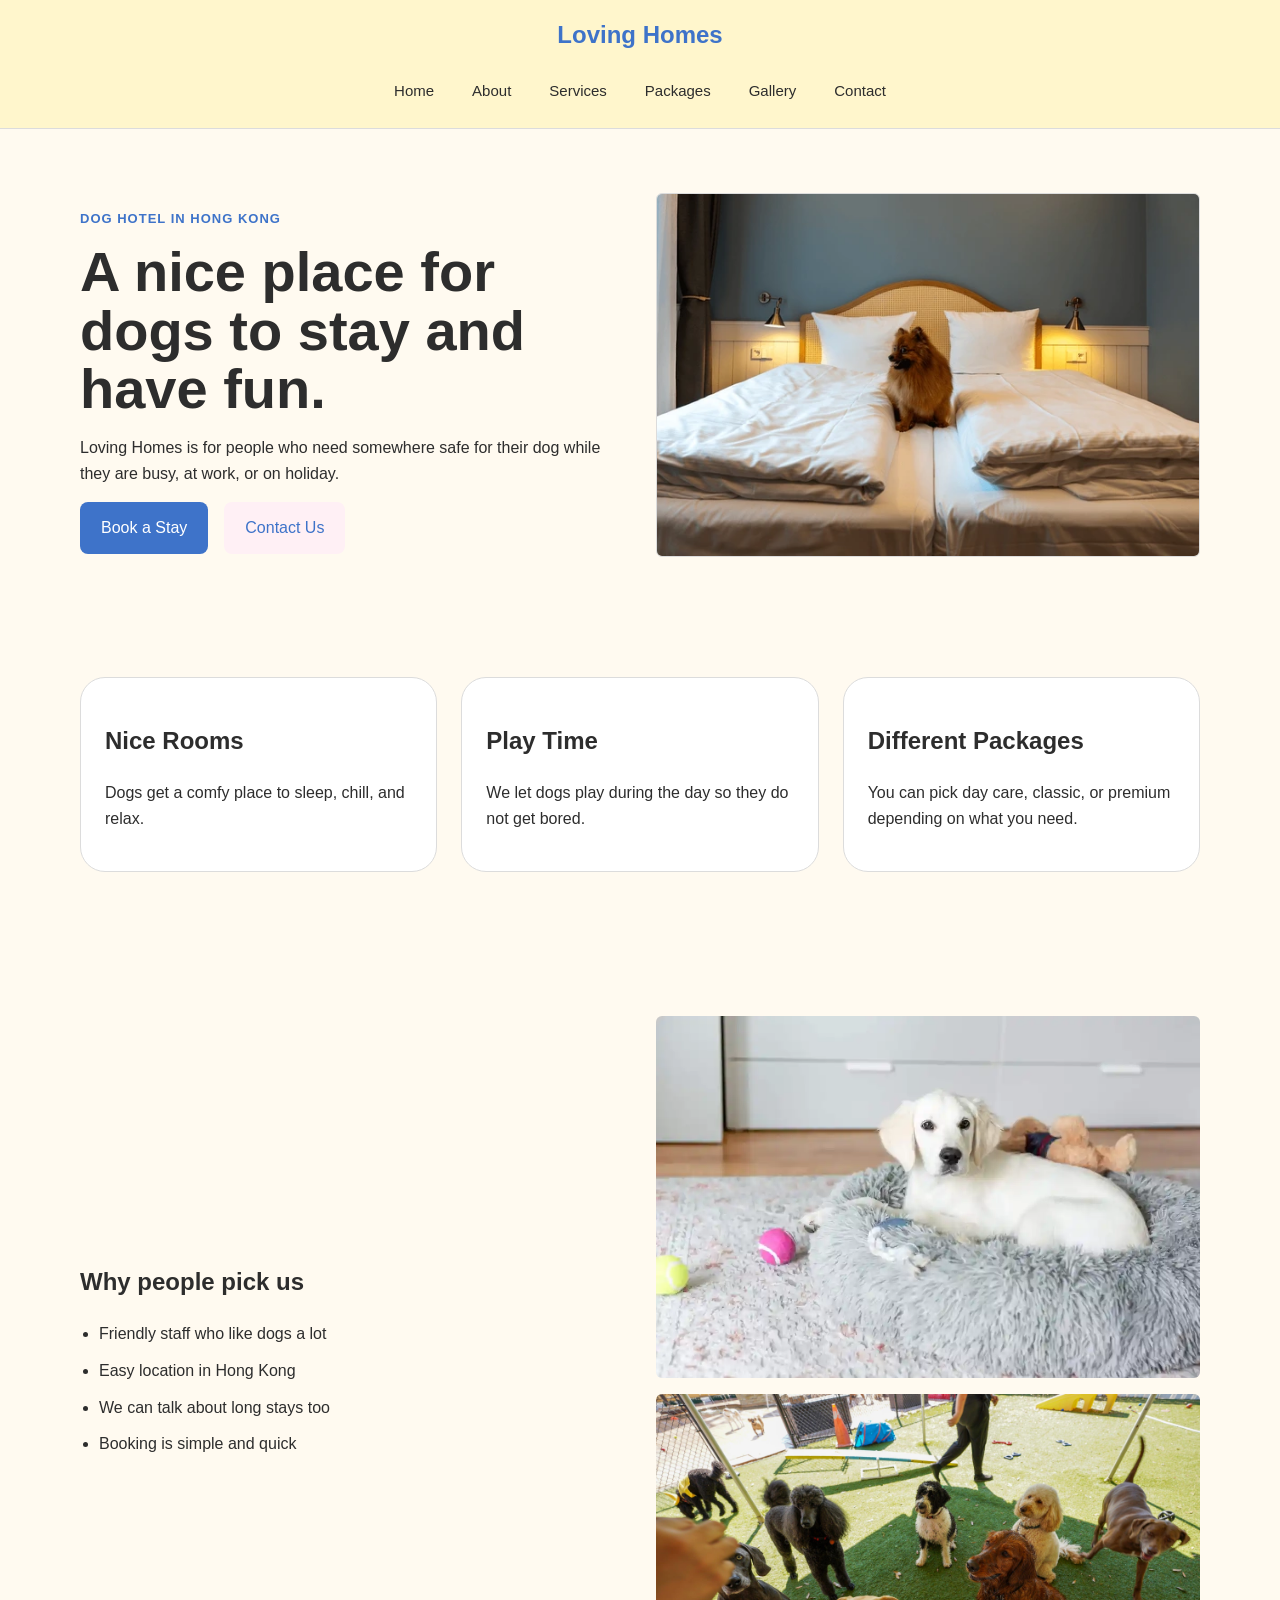
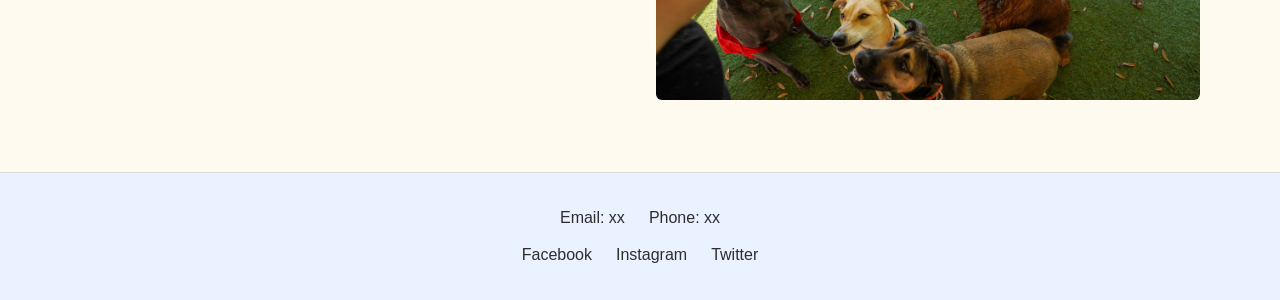
==== HTML/index.html @ 070243c4 "Add files via upload" ====
<!DOCTYPE html>
<html lang="en">
<head>
  <meta charset="UTF-8">
  <meta name="viewport" content="width=device-width, initial-scale=1.0">
  <title>Loving Homes</title>
  <link rel="stylesheet" href="../CSS/style.css">
</head>
<body>
  <header class="site-header">
    <div class="container nav-wrap">
      <a class="brand" href="index.html">Loving Homes</a>
      <button class="menu-toggle" type="button" aria-label="Open menu">Menu</button>
      <nav class="site-nav">
        <a href="index.html" class="active">Home</a>
        <a href="about.html">About</a>
        <a href="services.html">Services</a>
        <a href="packages.html">Packages</a>
        <a href="#">Gallery</a>
        <a href="contact.html">Contact</a>
      </nav>
    </div>
  </header>
  <main>
    <section class="hero">
      <div class="container hero-grid">
        <div class="hero-copy">
          <p class="eyebrow">Dog Hotel in Hong Kong</p>
          <h1>A nice place for dogs to stay and have fun.</h1>
          <p>Loving Homes is for people who need somewhere safe for their dog while they are busy, at work, or on holiday.</p>
          <div class="hero-actions">
            <a class="btn btn-primary" href="packages.html">Book a Stay</a>
            <a class="btn btn-secondary" href="contact.html">Contact Us</a>
          </div>
        </div>
        <div class="hero-media">
          <img src="../Images/hero.jpg" alt="Happy dog relaxing in a bright hotel room">
        </div>
      </div>
    </section>
    <section class="intro section">
      <div class="container cards">
        <article class="card">
          <h2>Nice Rooms</h2>
          <p>Dogs get a comfy place to sleep, chill, and relax.</p>
        </article>
        <article class="card">
          <h2>Play Time</h2>
          <p>We let dogs play during the day so they do not get bored.</p>
        </article>
        <article class="card">
          <h2>Different Packages</h2>
          <p>You can pick day care, classic, or premium depending on what you need.</p>
        </article>
      </div>
    </section>
    <section class="section feature-band">
      <div class="container split">
        <div>
          <h2>Why people pick us</h2>
          <ul class="feature-list">
            <li>Friendly staff who like dogs a lot</li>
            <li>Easy location in Hong Kong</li>
            <li>We can talk about long stays too</li>
            <li>Booking is simple and quick</li>
          </ul>
        </div>
        <div class="media-stack">
          <img src="../Images/room1.jpg" alt="Spacious dog room with bedding and toys">
          <img src="../Images/play1.jpg" alt="Dogs playing in a supervised activity area">
        </div>
      </div>
    </section>
  </main>
  <footer class="site-footer">
    <div class="container footer-grid">
      <div class="footer-contact">
        <p>Email: xx</p>
        <p>Phone: xx</p>
      </div>
      <div class="footer-social">
        <a href="https://facebook.com" target="_blank">Facebook</a>
        <a href="https://instagram.com" target="_blank">Instagram</a>
        <a href="https://twitter.com" target="_blank">Twitter</a>
      </div>
    </div>
  </footer>
  <script src="../JS/main.js"></script>
</body>
</html>
---- CSS/style.css ----
* {
  box-sizing: border-box;
}

body {
  margin: 0;
  font-family: Arial, Helvetica, sans-serif;
  color: #2d2d2d;
  background: #fffaf0;
  line-height: 1.6;
}

img {
  display: block;
  max-width: 100%;
  border-radius: 6px;
}

a {
  color: inherit;
  text-decoration: none;
}

.container {
  width: 90%;
  max-width: 1120px;
  margin: 0 auto;
}

.section {
  padding: 72px 0;
}

.site-header {
  position: sticky;
  top: 0;
  z-index: 10;
  background: #fff6cc;
  border-bottom: 1px solid #dcdcdc;
}

.nav-wrap {
  display: flex;
  flex-direction: column;
  align-items: center;
  gap: 16px;
  padding: 16px 0;
}

.brand {
  font-size: 24px;
  font-weight: 700;
  color: #3e73c9;
}

.site-nav {
  display: flex;
  flex-wrap: wrap;
  justify-content: center;
  gap: 10px;
  width: 100%;
}

.site-nav a {
  padding: 9px 14px;
  font-size: 15px;
}

.menu-toggle {
  display: none;
  border: 0;
  padding: 11px 16px;
  border-radius: 6px;
  background: #3e73c9;
  color: #ffffff;
}

.hero {
  padding: 64px 0 48px;
}

.hero-grid,
.split,
.footer-grid {
  display: grid;
  grid-template-columns: repeat(2, minmax(0, 1fr));
  gap: 32px;
  align-items: center;
}

.cards,
.package-grid,
.gallery-grid {
  display: grid;
  grid-template-columns: repeat(3, minmax(0, 1fr));
  gap: 24px;
}

.contact-grid {
  display: grid;
  justify-items: center;
}

.hero-copy h1,
.page-banner h1 {
  margin: 0 0 16px;
  font-size: 56px;
  line-height: 1.05;
}

.hero-copy p {
  max-width: 580px;
}

.eyebrow {
  font-size: 13px;
  font-weight: 700;
  letter-spacing: 1px;
  text-transform: uppercase;
  color: #3e73c9;
}

.hero-media img,
.card,
.package-card,
.contact-form,
.gallery-grid img {
  border: 1px solid #dcdcdc;
}

.card,
.package-card,
.contact-form {
  background: #ffffff;
  border-radius: 25px;
}

.card,
.package-card {
  padding: 24px;
}

.gallery-grid img {
  width: 100%;
  height: 250px;
  object-fit: cover;
}

.hero-actions {
  display: flex;
  flex-wrap: wrap;
  gap: 16px;
}

.btn {
  display: inline-block;
  padding: 13px 21px;
  border: 0;
  border-radius: 8px;
}

.btn-primary {
  background: #3e73c9;
  color: #ffffff;
}

.btn-secondary {
  background: #fff0f5;
  color: #3e73c9;
}

.feature-list {
  padding-left: 19px;
}

.feature-list li {
  margin-bottom: 11px;
}

.media-stack {
  display: grid;
  gap: 16px;
}

.page-main {
  min-height: 600px;
}

.page-banner {
  padding: 64px 0 24px;
}

.warm-bg {
  background: #fff6cc;
}

.price {
  font-size: 18px;
  font-weight: 700;
  color: #3e73c9;
}

.big-price {
  font-size: 22px;
}

.contact-form {
  width: 100%;
  max-width: 760px;
  padding: 27px;
}

.form-row {
  display: grid;
  gap: 6px;
  margin-bottom: 16px;
}

.form-row input,
.form-row select,
.form-row textarea {
  width: 100%;
  padding: 14px 16px;
  border: 1px solid #bfc8cf;
  border-radius: 14px;
  font: inherit;
}

.form-row input:focus,
.form-row select:focus,
.form-row textarea:focus {
  outline: 2px solid rgba(62, 115, 201, 0.2);
  border-color: #3e73c9;
}

.error-message {
  min-height: 16px;
  color: #b42318;
}

.field-error {
  border-color: #b42318 !important;
}

.form-status {
  margin-top: 16px;
  font-weight: 700;
}

.site-footer {
  padding: 32px 0;
  background: #eaf2ff;
  border-top: 1px solid #dcdcdc;
}

.footer-grid {
  grid-template-columns: minmax(0, 1fr);
  justify-items: center;
  text-align: center;
  gap: 12px;
}

.footer-contact,
.footer-social {
  display: flex;
  flex-wrap: wrap;
  justify-content: center;
  gap: 24px;
}

.footer-contact p,
.footer-social a {
  margin: 0;
}

@media (max-width: 900px) {
  .hero-grid,
  .split,
  .footer-grid,
  .cards,
  .package-grid,
  .gallery-grid {
    grid-template-columns: minmax(0, 1fr);
  }

  .hero-copy h1,
  .page-banner h1 {
    font-size: 42px;
  }
}

@media (max-width: 680px) {
  .container {
    width: min(92%, 100%);
  }

  .menu-toggle {
    display: inline-flex;
  }

  .site-nav {
    display: none;
    flex-direction: column;
    align-items: stretch;
    padding-top: 8px;
  }

  .site-nav.open {
    display: flex;
  }

  .section {
    padding: 56px 0;
  }

  .nav-wrap {
    align-items: stretch;
  }

  .brand {
    text-align: center;
  }

  .hero,
  .page-banner {
    padding-top: 48px;
  }

  .hero-copy h1,
  .page-banner h1 {
    font-size: 34px;
  }

  .contact-form {
    padding: 20px;
  }

  .footer-contact,
  .footer-social {
    gap: 12px;
  }
}
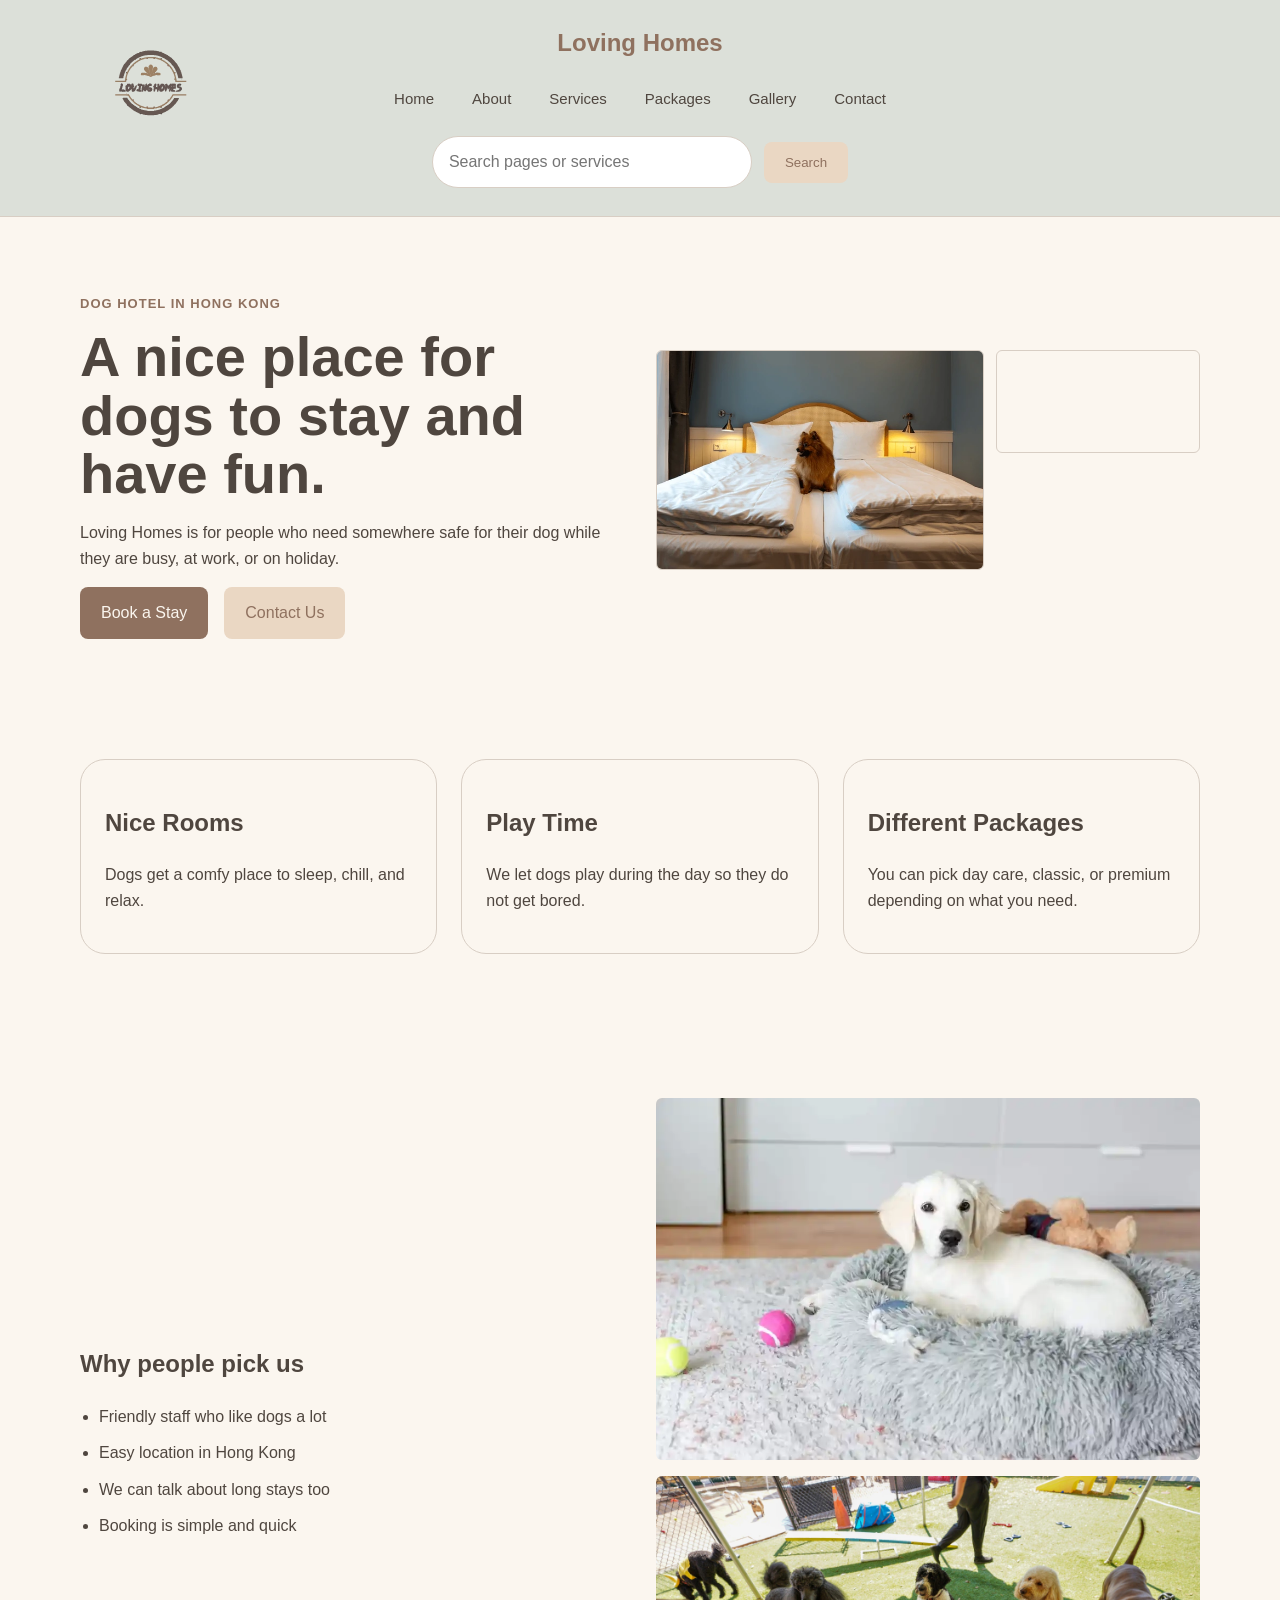
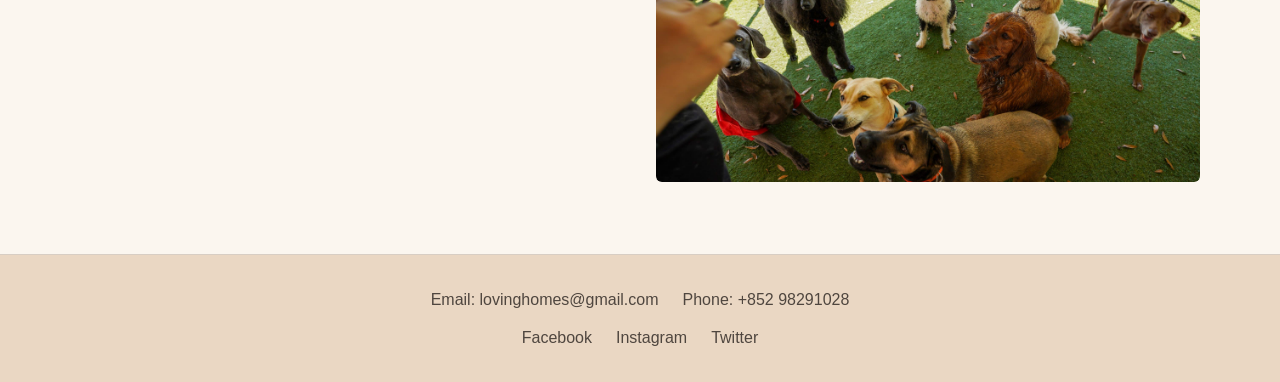
==== commit ed267c7f: "Add files via upload" ====
--- a/HTML/index.html
+++ b/HTML/index.html
@@ -9,7 +9,10 @@
 <body>
   <header class="site-header">
     <div class="container nav-wrap">
-      <a class="brand" href="index.html">Loving Homes</a>
+      <a class="brand-logo" href="index.html">
+        <img src="../Images/logo.svg" alt="Loving Homes logo">
+      </a>
+      <a class="brand-name" href="index.html">Loving Homes</a>
       <button class="menu-toggle" type="button" aria-label="Open menu">Menu</button>
       <nav class="site-nav">
         <a href="index.html" class="active">Home</a>
@@ -18,7 +21,13 @@
         <a href="packages.html">Packages</a>
         <a href="#">Gallery</a>
         <a href="contact.html">Contact</a>
-      </nav>
+      </nav>
+      <form class="site-search" id="siteSearch" role="search">
+        <label class="sr-only" for="siteSearchInput">Search the site</label>
+        <input id="siteSearchInput" name="q" type="search" placeholder="Search pages or services">
+        <button class="btn btn-secondary site-search-button" type="submit">Search</button>
+        <p class="search-status" aria-live="polite"></p>
+      </form>
     </div>
   </header>
   <main>
@@ -35,6 +44,12 @@
         </div>
         <div class="hero-media">
           <img src="../Images/hero.jpg" alt="Happy dog relaxing in a bright hotel room">
+          <a class="hero-ad-link" href="services.html" aria-label="View services">
+            <video autoplay muted loop playsinline aria-label="Loving Homes advertisement video">
+              <source src="../ad.mp4" type="video/mp4">
+              Your browser does not support the video tag.
+            </video>
+          </a>
         </div>
       </div>
     </section>
@@ -75,16 +90,22 @@
   <footer class="site-footer">
     <div class="container footer-grid">
       <div class="footer-contact">
-        <p>Email: xx</p>
-        <p>Phone: xx</p>
+        <p>Email: lovinghomes@gmail.com</p>
+        <p>Phone: +852 98291028</p>
       </div>
       <div class="footer-social">
-        <a href="https://facebook.com" target="_blank">Facebook</a>
-        <a href="https://instagram.com" target="_blank">Instagram</a>
-        <a href="https://twitter.com" target="_blank">Twitter</a>
+        <a href="https://facebook.com/loving_homes" target="_blank">Facebook</a>
+        <a href="https://instagram.com/loving_homes" target="_blank">Instagram</a>
+        <a href="https://twitter.com/loving_homes" target="_blank">Twitter</a>
       </div>
     </div>
   </footer>
   <script src="../JS/main.js"></script>
 </body>
 </html>
+
+
+
+
+
+
--- a/CSS/style.css
+++ b/CSS/style.css
@@ -1,12 +1,21 @@
-* {
-  box-sizing: border-box;
+* {
+  box-sizing: border-box;
+}
+
+:root {
+  --color-sage: #dce0d9;
+  --color-cream: #fbf6ef;
+  --color-peach: #ead7c3;
+  --color-text: #4f463f;
+  --color-accent: #8f715f;
+  --color-border: #d8cec4;
 }
 
 body {
   margin: 0;
   font-family: Arial, Helvetica, sans-serif;
-  color: #2d2d2d;
-  background: #fffaf0;
+  color: var(--color-text);
+  background: var(--color-cream);
   line-height: 1.6;
 }
 
@@ -21,10 +30,22 @@
   text-decoration: none;
 }
 
-.container {
-  width: 90%;
-  max-width: 1120px;
-  margin: 0 auto;
+.container {
+  width: 90%;
+  max-width: 1120px;
+  margin: 0 auto;
+}
+
+.sr-only {
+  position: absolute;
+  width: 1px;
+  height: 1px;
+  padding: 0;
+  margin: -1px;
+  overflow: hidden;
+  clip: rect(0, 0, 0, 0);
+  white-space: nowrap;
+  border: 0;
 }
 
 .section {
@@ -35,30 +56,83 @@
   position: sticky;
   top: 0;
   z-index: 10;
-  background: #fff6cc;
-  border-bottom: 1px solid #dcdcdc;
-}
-
-.nav-wrap {
-  display: flex;
-  flex-direction: column;
-  align-items: center;
-  gap: 16px;
-  padding: 16px 0;
-}
-
-.brand {
+  background: var(--color-sage);
+  border-bottom: 1px solid var(--color-border);
+}
+
+.nav-wrap {
+  position: relative;
+  display: flex;
+  flex-direction: column;
+  align-items: center;
+  gap: 16px;
+  padding: 24px 0 16px;
+}
+
+.brand-logo {
+  position: absolute;
+  top: 12px;
+  left: 0;
+  display: inline-flex;
+  align-items: center;
+}
+
+.brand-logo img {
+  width: 140px;
+  height: 140px;
+  object-fit: contain;
+  border-radius: 0;
+}
+
+.brand-name {
   font-size: 24px;
   font-weight: 700;
-  color: #3e73c9;
-}
-
-.site-nav {
-  display: flex;
-  flex-wrap: wrap;
-  justify-content: center;
-  gap: 10px;
-  width: 100%;
+  color: var(--color-accent);
+  text-align: center;
+}
+
+.site-nav {
+  display: flex;
+  flex-wrap: wrap;
+  justify-content: center;
+  gap: 10px;
+  width: 100%;
+}
+
+.site-search {
+  display: flex;
+  flex-wrap: wrap;
+  justify-content: center;
+  align-items: center;
+  gap: 12px;
+  width: 100%;
+}
+
+.site-search input {
+  width: min(320px, 100%);
+  padding: 12px 16px;
+  border: 1px solid var(--color-border);
+  border-radius: 999px;
+  font: inherit;
+  background: #ffffff;
+}
+
+.site-search input:focus {
+  outline: 2px solid rgba(143, 113, 95, 0.2);
+  border-color: var(--color-accent);
+}
+
+.site-search-button {
+  padding: 12px 20px;
+  cursor: pointer;
+}
+
+.search-status {
+  width: 100%;
+  margin: 0;
+  text-align: center;
+  font-size: 14px;
+  color: var(--color-accent);
 }
 
 .site-nav a {
@@ -71,8 +145,8 @@
   border: 0;
   padding: 11px 16px;
   border-radius: 6px;
-  background: #3e73c9;
-  color: #ffffff;
+  background: var(--color-accent);
+  color: var(--color-cream);
 }
 
 .hero {
@@ -117,21 +191,50 @@
   font-weight: 700;
   letter-spacing: 1px;
   text-transform: uppercase;
-  color: #3e73c9;
+  color: var(--color-accent);
 }
 
 .hero-media img,
+.hero-media video,
 .card,
 .package-card,
 .contact-form,
 .gallery-grid img {
-  border: 1px solid #dcdcdc;
+  border: 1px solid var(--color-border);
+}
+
+.hero-media {
+  display: grid;
+  grid-template-columns: minmax(0, 1fr) minmax(0, 0.62fr);
+  align-items: start;
+  gap: 12px;
+}
+
+.hero-media img {
+  width: 100%;
+  height: 100%;
+  object-fit: cover;
+}
+
+.hero-media video {
+  width: 100%;
+  max-height: 320px;
+  object-fit: cover;
+  border-radius: 6px;
+}
+
+.hero-ad-link {
+  display: block;
+}
+
+.hero-ad-link video {
+  pointer-events: none;
 }
 
 .card,
 .package-card,
 .contact-form {
-  background: #ffffff;
+  background: var(--color-cream);
   border-radius: 25px;
 }
 
@@ -152,21 +255,21 @@
   gap: 16px;
 }
 
-.btn {
-  display: inline-block;
-  padding: 13px 21px;
-  border: 0;
-  border-radius: 8px;
+.btn {
+  display: inline-block;
+  padding: 13px 21px;
+  border: 0;
+  border-radius: 8px;
 }
 
 .btn-primary {
-  background: #3e73c9;
-  color: #ffffff;
+  background: var(--color-accent);
+  color: var(--color-cream);
 }
 
 .btn-secondary {
-  background: #fff0f5;
-  color: #3e73c9;
+  background: var(--color-peach);
+  color: var(--color-accent);
 }
 
 .feature-list {
@@ -182,6 +285,25 @@
   gap: 16px;
 }
 
+.services-media {
+  display: grid;
+  grid-template-columns: minmax(0, 1fr) minmax(0, 0.8fr);
+  gap: 12px;
+  align-items: start;
+}
+
+.services-media img,
+.services-media video {
+  width: 100%;
+  border: 1px solid var(--color-border);
+  border-radius: 6px;
+}
+
+.services-media video {
+  max-height: 280px;
+  object-fit: cover;
+}
+
 .page-main {
   min-height: 600px;
 }
@@ -191,13 +313,13 @@
 }
 
 .warm-bg {
-  background: #fff6cc;
+  background: var(--color-sage);
 }
 
 .price {
   font-size: 18px;
   font-weight: 700;
-  color: #3e73c9;
+  color: var(--color-accent);
 }
 
 .big-price {
@@ -221,7 +343,7 @@
 .form-row textarea {
   width: 100%;
   padding: 14px 16px;
-  border: 1px solid #bfc8cf;
+  border: 1px solid var(--color-border);
   border-radius: 14px;
   font: inherit;
 }
@@ -229,8 +351,8 @@
 .form-row input:focus,
 .form-row select:focus,
 .form-row textarea:focus {
-  outline: 2px solid rgba(62, 115, 201, 0.2);
-  border-color: #3e73c9;
+  outline: 2px solid rgba(143, 113, 95, 0.2);
+  border-color: var(--color-accent);
 }
 
 .error-message {
@@ -249,8 +371,8 @@
 
 .site-footer {
   padding: 32px 0;
-  background: #eaf2ff;
-  border-top: 1px solid #dcdcdc;
+  background: var(--color-peach);
+  border-top: 1px solid var(--color-border);
 }
 
 .footer-grid {
@@ -283,19 +405,54 @@
     grid-template-columns: minmax(0, 1fr);
   }
 
+  .hero-media,
+  .services-media {
+    grid-template-columns: 1fr;
+  }
+
   .hero-copy h1,
   .page-banner h1 {
     font-size: 42px;
   }
 }
 
-@media (max-width: 680px) {
+@media (max-width: 680px) {
+  .site-search {
+    justify-content: stretch;
+  }
+
+  .site-search input,
+  .site-search-button {
+    width: 100%;
+  }
   .container {
     width: min(92%, 100%);
   }
 
+  .nav-wrap {
+  position: relative;
+  display: flex;
+  flex-direction: column;
+  align-items: center;
+  gap: 16px;
+  padding: 24px 0 16px;
+}
+
+  .brand-logo {
+  position: absolute;
+  top: 12px;
+  left: 0;
+  display: inline-flex;
+  align-items: center;
+}
+
+  .brand-name {
+    text-align: left;
+  }
+
   .menu-toggle {
     display: inline-flex;
+    align-self: flex-end;
   }
 
   .site-nav {
@@ -313,14 +470,6 @@
     padding: 56px 0;
   }
 
-  .nav-wrap {
-    align-items: stretch;
-  }
-
-  .brand {
-    text-align: center;
-  }
-
   .hero,
   .page-banner {
     padding-top: 48px;
@@ -340,3 +489,10 @@
     gap: 12px;
   }
 }
+
+
+
+
+
+
+
